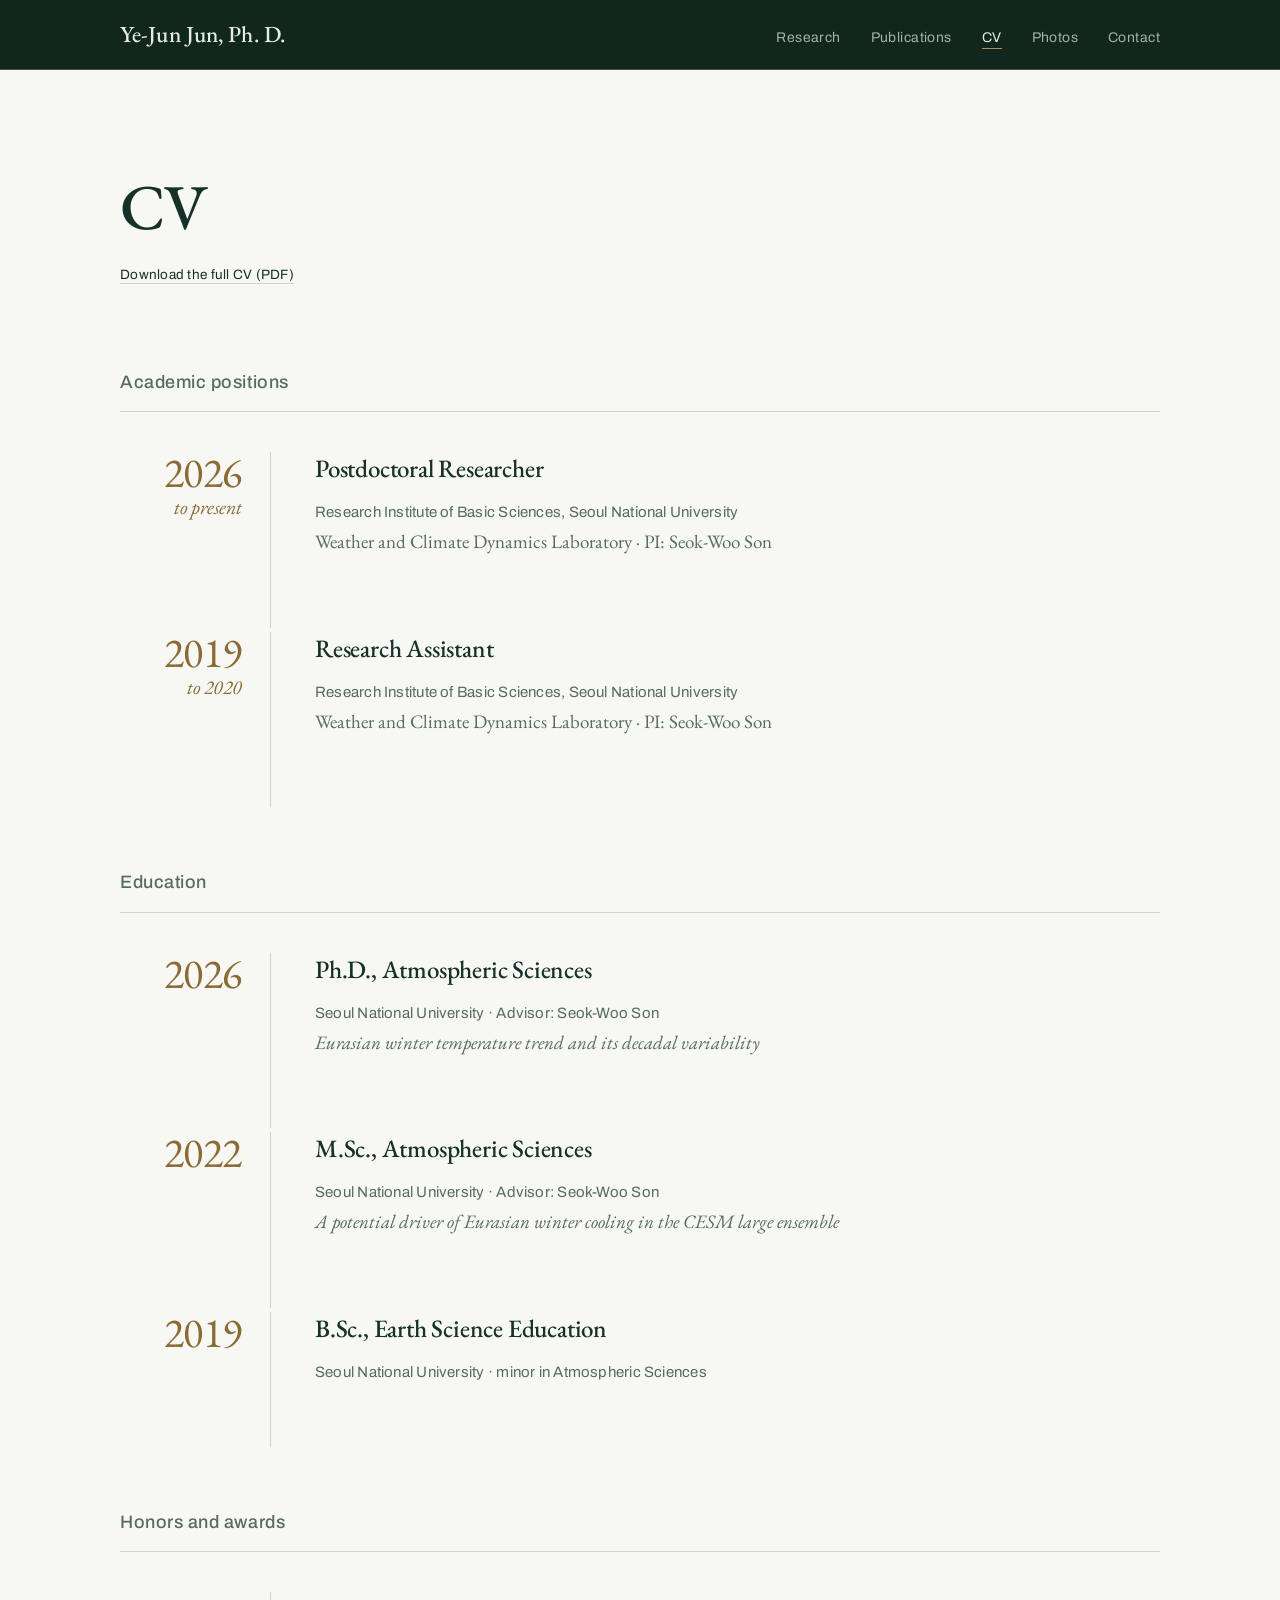
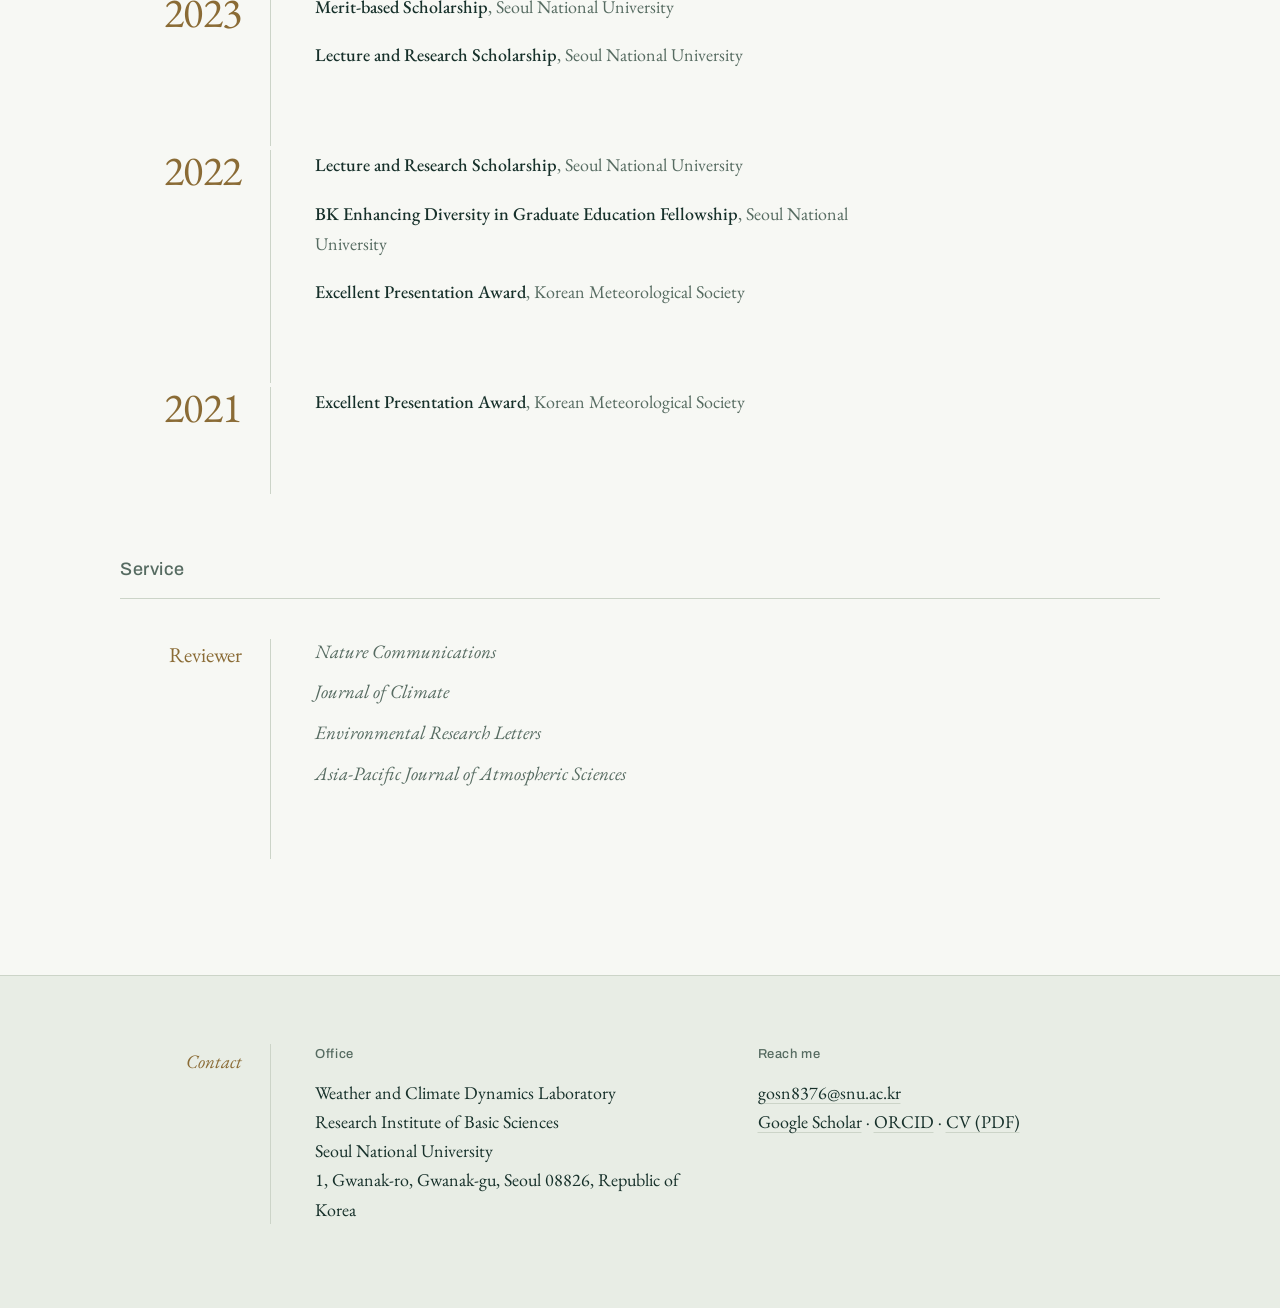
==== cv.html @ ee372e39 "Add files via upload" ====
<!DOCTYPE html>
<html lang="en">
<head>
<meta charset="utf-8">
<meta name="viewport" content="width=device-width, initial-scale=1">
<title>CV &middot; Ye-Jun Jun</title>
<meta name="description" content="Positions, education, awards and service of Ye-Jun Jun.">
<link rel="preconnect" href="https://fonts.googleapis.com">
<link rel="preconnect" href="https://fonts.gstatic.com" crossorigin>
<link href="https://fonts.googleapis.com/css2?family=Archivo:wght@400;500&family=EB+Garamond:ital,wght@0,400;0,500;0,600;1,400;1,500&display=swap" rel="stylesheet">
<link rel="stylesheet" href="style.css">
</head>
<body>

<a class="skip" href="#main">Skip to content</a>

<!-- ===== Top bar — identical on all five pages ===== -->
<header class="topbar">
  <div class="wrap">
    <a class="wordmark" href="index.html">Ye-Jun Jun, Ph. D.</a>
    <nav class="topnav" aria-label="Main">
      <ul>
        <li><a href="research.html">Research</a></li>
        <li><a href="publications.html">Publications</a></li>
        <li><a href="cv.html" aria-current="page">CV</a></li>
        <li><a href="photos.html">Photos</a></li>
        <li><a href="#contact">Contact</a></li>
      </ul>
    </nav>
  </div>
</header>

<header class="masthead">
  <div class="wrap">
    <h1 class="page-title">CV</h1>
    <p class="page-note">
      <a href="cv.pdf">Download the full CV (PDF)</a>
    </p>
  </div>
</header>

<main id="main">
<div class="wrap">

  <section class="band">
    <h2 class="band__head">Academic positions</h2>
    <div class="stack">
      <div class="stack__mark stack__mark--year">2026<em>to present</em></div>
      <div class="stack__items">
        <article class="entry">
          <h3 class="entry__title">Postdoctoral Researcher</h3>
          <p class="entry__people">Research Institute of Basic Sciences, Seoul National University</p>
          <p class="entry__venue">Weather and Climate Dynamics Laboratory &middot; PI: Seok-Woo Son</p>
        </article>
      </div>
    </div>
    <div class="stack">
      <div class="stack__mark stack__mark--year">2019<em>to 2020</em></div>
      <div class="stack__items">
        <article class="entry">
          <h3 class="entry__title">Research Assistant</h3>
          <p class="entry__people">Research Institute of Basic Sciences, Seoul National University</p>
          <p class="entry__venue">Weather and Climate Dynamics Laboratory &middot; PI: Seok-Woo Son</p>
        </article>
      </div>
    </div>
  </section>

  <section class="band">
    <h2 class="band__head">Education</h2>
    <div class="stack">
      <div class="stack__mark stack__mark--year">2026</div>
      <div class="stack__items">
        <article class="entry">
          <h3 class="entry__title">Ph.D., Atmospheric Sciences</h3>
          <p class="entry__people">Seoul National University &middot; Advisor: Seok-Woo Son</p>
          <p class="entry__venue entry__venue--italic">Eurasian winter temperature trend and its decadal variability</p>
        </article>
      </div>
    </div>
    <div class="stack">
      <div class="stack__mark stack__mark--year">2022</div>
      <div class="stack__items">
        <article class="entry">
          <h3 class="entry__title">M.Sc., Atmospheric Sciences</h3>
          <p class="entry__people">Seoul National University &middot; Advisor: Seok-Woo Son</p>
          <p class="entry__venue entry__venue--italic">A potential driver of Eurasian winter cooling in the CESM large ensemble</p>
        </article>
      </div>
    </div>
    <div class="stack">
      <div class="stack__mark stack__mark--year">2019</div>
      <div class="stack__items">
        <article class="entry">
          <h3 class="entry__title">B.Sc., Earth Science Education</h3>
          <p class="entry__people">Seoul National University &middot; minor in Atmospheric Sciences</p>
        </article>
      </div>
    </div>
  </section>

  <section class="band">
    <h2 class="band__head">Honors and awards</h2>
    <div class="stack">
      <div class="stack__mark stack__mark--year">2023</div>
      <div class="stack__items">
        <article class="entry">
          <p class="entry__note"><strong>Merit-based Scholarship</strong>, Seoul National University</p>
        </article>
        <article class="entry">
          <p class="entry__note"><strong>Lecture and Research Scholarship</strong>, Seoul National University</p>
        </article>
      </div>
    </div>

    <div class="stack">
      <div class="stack__mark stack__mark--year">2022</div>
      <div class="stack__items">
        <article class="entry">
          <p class="entry__note"><strong>Lecture and Research Scholarship</strong>, Seoul National University</p>
        </article>
        <article class="entry">
          <p class="entry__note"><strong>BK Enhancing Diversity in Graduate Education Fellowship</strong>, Seoul National University</p>
        </article>
        <article class="entry">
          <p class="entry__note"><strong>Excellent Presentation Award</strong>, Korean Meteorological Society</p>
        </article>
      </div>
    </div>

    <div class="stack">
      <div class="stack__mark stack__mark--year">2021</div>
      <div class="stack__items">
        <article class="entry">
          <p class="entry__note"><strong>Excellent Presentation Award</strong>, Korean Meteorological Society</p>
        </article>
      </div>
    </div>
  </section>

  <section class="band">
    <h2 class="band__head">Service</h2>
    <div class="stack">
      <div class="stack__mark stack__mark--label">Reviewer</div>
      <div class="stack__items">
        <article class="entry">
          <p class="entry__venue entry__venue--italic">Nature Communications</p>
          <p class="entry__venue entry__venue--italic">Journal of Climate</p>
          <p class="entry__venue entry__venue--italic">Environmental Research Letters</p>
          <p class="entry__venue entry__venue--italic">Asia-Pacific Journal of Atmospheric Sciences</p>
        </article>
      </div>
    </div>
  </section>

  <!--
    TEACHING: your CV still has two placeholder lines here. Once you fill them
    in, copy this block back in, fill the courses and delete the comment marks.

  <section class="band">
    <h2 class="band__head">Teaching</h2>
    <div class="stack">
      <div class="stack__mark stack__mark--label">Year<b>semester</b></div>
      <div class="stack__items">
        <article class="entry">
          <h3 class="entry__title">Course name</h3>
          <p class="entry__people">Teaching assistant &middot; Seoul National University</p>
        </article>
      </div>
    </div>
  </section>
  -->

</div>
</main>

<!-- ===== Footer — the "Contact" menu item points here ===== -->
<footer class="footer" id="contact">
  <div class="wrap">
    <p class="footer__label">Contact</p>
    <div class="footer__inner">
      <div class="footer__grid">
        <div>
          <h2>Office</h2>
          <address>
            Weather and Climate Dynamics Laboratory<br>
            Research Institute of Basic Sciences<br>
            Seoul National University<br>
            1, Gwanak-ro, Gwanak-gu, Seoul 08826, Republic of Korea
          </address>
        </div>
        <div>
          <h2>Reach me</h2>
          <address>
            <a href="mailto:gosn8376@snu.ac.kr">gosn8376@snu.ac.kr</a><br>
            <a href="https://scholar.google.com/citations?user=_xLb5V4AAAAJ&amp;hl=en">Google Scholar</a> &middot;
            <a href="https://orcid.org/0000-0001-9586-0190">ORCID</a> &middot;
            <a href="cv.pdf">CV (PDF)</a>
          </address>
        </div>
      </div>
    </div>
  </div>
</footer>

</body>
</html>
---- style.css ----
/* ============================================================
   Personal academic site — shared stylesheet
   Change the :root values below to restyle the whole site.
   ============================================================ */

:root {
  --ink:      #16302a;  /* deep green-black — body text */
  --ink-soft: #566b61;  /* muted green-grey — secondary text */
  --forest:   #11271e;  /* darkest green — top bar */
  --paper:    #f7f8f4;  /* page background */
  --panel:    #e8ede5;  /* footer and panel fills */
  --rule:     #ccd4c8;  /* hairlines */
  --brass:    #8a6b35;  /* antique brass — years, marks, small links */
  --brass-dim:#a8935f;  /* brass on dark */
  --on-dark:  #e6eae0;  /* text on the forest bar */

  --serif: "EB Garamond", Garamond, Georgia, "Times New Roman", serif;
  --sans:  "Archivo", -apple-system, "Helvetica Neue", Arial, sans-serif;

  --pad: 40px;          /* page gutter */
  --mark: 150px;        /* left column holding years and labels */
  --mark-gap: 44px;     /* space between the hairline and the content */
}

*, *::before, *::after { box-sizing: border-box; }
html { -webkit-text-size-adjust: 100%; scroll-behavior: smooth; }

body {
  margin: 0;
  background: var(--paper);
  color: var(--ink);
  font-family: var(--serif);
  font-size: 19px;
  line-height: 1.68;
  -webkit-font-smoothing: antialiased;
}

a { color: var(--ink); text-underline-offset: 4px; text-decoration-thickness: 1px;
    text-decoration-color: var(--rule); }
a:hover { text-decoration-color: var(--brass); }

:focus-visible { outline: 2px solid var(--brass); outline-offset: 4px; }

img { max-width: 100%; display: block; }

.wrap { max-width: 1120px; margin: 0 auto; padding: 0 var(--pad); }

.skip { position: absolute; left: -9999px; background: var(--paper);
        color: var(--ink); padding: 10px 16px; z-index: 99; }
.skip:focus { left: 12px; top: 12px; }

/* ---------- top bar ---------- */

.topbar {
  background: var(--forest);
  border-bottom: 1px solid rgba(168, 147, 95, .38);  /* the brass hairline */
  position: sticky; top: 0; z-index: 20;
}

.topbar .wrap {
  display: flex; align-items: baseline; justify-content: space-between;
  gap: 28px; min-height: 66px; padding-top: 15px; padding-bottom: 15px;
}

.wordmark {
  font-family: var(--serif);
  font-size: 23px; font-weight: 500; letter-spacing: .005em;
  color: var(--on-dark); text-decoration: none; white-space: nowrap;
}

.topnav ul { list-style: none; margin: 0; padding: 0;
             display: flex; gap: 30px; flex-wrap: wrap; }
.topnav a {
  font-family: var(--sans); font-size: 14px; letter-spacing: .03em;
  color: var(--on-dark); opacity: .7; text-decoration: none;
  padding-bottom: 3px; border-bottom: 1px solid transparent;
}
.topnav a:hover { opacity: 1; border-bottom-color: rgba(168,147,95,.6); }
.topnav a[aria-current="page"] { opacity: 1; border-bottom-color: var(--brass-dim); }

/* ---------- home hero ---------- */

.hero { padding: 116px 0 96px; }

.hero .wrap {
  display: grid; grid-template-columns: minmax(0, 1fr) 300px;
  gap: 64px; align-items: start;
}

.eyebrow {
  font-family: var(--sans);
  font-size: 13.5px; letter-spacing: .06em;
  color: var(--brass);
  margin: 0 0 30px;
}

.hero__name {
  font-size: clamp(50px, 8.4vw, 88px);
  font-weight: 500; line-height: 1.02; letter-spacing: -0.014em;
  margin: 0 0 30px;
}
.hero__name small {
  display: block;
  font-family: var(--sans);
  font-size: clamp(14px, 1.7vw, 16px);
  font-weight: 400; letter-spacing: .025em; line-height: 1.5;
  color: var(--ink-soft);
  margin-top: 22px; padding-top: 22px;
  border-top: 1px solid var(--rule);
  max-width: 26em;
}

.hero__statement { font-size: 23px; line-height: 1.58; max-width: 26em; margin: 0 0 34px; }

.hero__portrait { background: var(--panel); width: 100%; }

.inline-links {
  display: flex; flex-wrap: wrap; gap: 10px 26px;
  font-family: var(--sans); font-size: 14px; letter-spacing: .02em;
  margin: 0;
}
.inline-links a { color: var(--brass); text-decoration-color: rgba(138,107,53,.35); }
.inline-links a:hover { text-decoration-color: var(--brass); }

/* ---------- page masthead ---------- */

.masthead { padding: 104px 0 20px; }

.page-title {
  font-size: clamp(40px, 6.4vw, 64px);
  font-weight: 500; line-height: 1.04; letter-spacing: -0.014em;
  margin: 0;
}

.page-lede { font-size: 22px; line-height: 1.55; color: var(--ink-soft);
             max-width: 27em; margin: 22px 0 0; }

.page-note { font-family: var(--sans); font-size: 13.5px; letter-spacing: .02em;
             color: var(--ink-soft); margin: 24px 0 0; }
.page-note .mark { color: var(--brass); }

/* ---------- the stack: a marked left column against a hairline ---------- */

.band { padding: 60px 0 0; }
.band:last-of-type { padding-bottom: 20px; }

.band__head {
  font-family: var(--sans);
  font-size: 18px; font-weight: 500; letter-spacing: .03em;
  color: var(--ink-soft);
  margin: 0 0 40px; padding-bottom: 14px;
  border-bottom: 1px solid var(--rule);
}

.stack { display: grid; grid-template-columns: var(--mark) minmax(0, 1fr); }
.stack + .stack { margin-top: 4px; }

.stack__mark {
  align-self: start;
  position: sticky; top: 96px;
  text-align: right; padding-right: 28px;
  color: var(--brass);
}

/* big year numerals for publication groups */
.stack__mark--year {
  font-size: clamp(30px, 3.6vw, 42px);
  line-height: 1; letter-spacing: -0.01em;
  padding-top: 0px;
  font-variant-numeric: tabular-nums;
}
.stack__mark--year em { display: block; font-size: 20px; font-style: italic; line-height: 1.3; }

/* words and date ranges */
.stack__mark--label { font-size: 21px; line-height: 1.35; padding-top: 2px;
                      font-variant-numeric: tabular-nums; }
.stack__mark--label b { display: block; font-weight: 400; font-style: italic;
                        font-size: 16px; color: var(--ink-soft); margin-top: 2px; }

.stack__items {
  border-left: 1px solid var(--rule);
  padding: 0 0 58px var(--mark-gap);
}

/* ---------- an entry inside a stack ---------- */

.entry { margin: 0 0 40px; }
.entry:last-child { margin-bottom: 0; }
.entry:has(> .entry__note:only-child) { margin-bottom: 18px; }

.entry__title {
  font-size: 25px; font-weight: 500; line-height: 1.28; letter-spacing: -0.008em;
  margin: 0 0 18px; max-width: 26em;
}

.entry__people {
  font-family: var(--sans); font-size: 15px; letter-spacing: .015em; line-height: 1.4;
  color: var(--ink-soft); margin: 0 0 6px; max-width: 40em;
}
.entry__people .me { color: var(--forest); font-weight: 600; }
.entry__people .mark { color: var(--brass); }

.entry__venue { font-style: normal; font-size: 19px; color: var(--ink-soft); line-height: 1.4;
                margin: 0 0 14px; max-width: 34em; }
.entry__venue b { font-weight: 400; font-style: normal; }

/* italic journal and thesis titles — must come after .entry__venue */
.entry__venue.entry__venue--italic { font-style: italic; }

.entry__note { font-size: 18px; color: var(--ink-soft); margin: 0 0 10px; max-width: 32em; }
.entry__note strong { color: var(--ink); font-weight: 500; }
.entry__note + .entry__note { margin-top: -4px; }

.entry__tags { margin-top: 12px; }
.status { font-style: italic; color: var(--brass); font-size: 19px; }

.links { display: flex; flex-wrap: wrap; gap: 8px 22px; margin: 0;
         font-family: var(--sans); font-size: 13px; letter-spacing: .04em; }
.links a { color: var(--brass); text-decoration-color: rgba(138,107,53,.3); }
.links a:hover { text-decoration-color: var(--brass); }

/* long-form prose on the research page */
.prose { font-size: 19px; max-width: 40em; margin: 0; }
.prose p { margin: 0 0 18px; }
.prose p:last-child { margin-bottom: 0; }

/* affiliation block on the home page */
.factsheet { font-family: var(--sans); font-size: 13.5px; line-height: 1.6;
             color: var(--ink-soft); margin: 0; text-align: right; }
.factsheet dt { color: var(--brass); letter-spacing: .04em; margin-top: 18px; }
.factsheet dt:first-child { margin-top: 0; }
.factsheet dd { margin: 3px 0 0; }

/* ---------- images ---------- */

.figure { margin: 0 0 34px; }
.figure img { width: 100%; background: var(--panel); }
.figure figcaption { font-style: italic; font-size: 17px; color: var(--ink-soft); margin-top: 12px; }

.gallery {
  display: grid;
  grid-template-columns: repeat(2, 1fr);
  gap: 20px;
  align-items: start;
  margin: 0;
}
.gallery figure { margin: 0; }

.lightbox {
  position: fixed; inset: 0; background: rgba(17, 39, 30, .96);
  display: none; align-items: center; justify-content: center;
  padding: 40px; z-index: 60; cursor: zoom-out;
}
.lightbox[open] { display: flex; }
.lightbox img { max-width: 100%; max-height: 84vh; object-fit: contain; }
.lightbox__caption { position: absolute; bottom: 26px; left: 0; right: 0;
                     text-align: center; color: var(--on-dark);
                     font-style: italic; font-size: 17px; }

/* ---------- footer (the #contact target on every page) ---------- */

.footer {
  background: var(--panel);
  border-top: 1px solid var(--rule);
  margin-top: 96px; padding: 68px 0 84px;
}

.footer .wrap { display: grid; grid-template-columns: var(--mark) minmax(0, 1fr); }

.footer__label { font-size: 19px; font-style: italic; color: var(--brass);
                 text-align: right; padding: 2px 28px 0 0; margin: 0; }

.footer__inner { border-left: 1px solid var(--rule); padding-left: var(--mark-gap); }

.footer__grid { display: grid; grid-template-columns: repeat(auto-fit, minmax(250px, 1fr)); gap: 40px; }

.footer h2 { font-family: var(--sans); font-size: 13px; font-weight: 500;
             letter-spacing: .05em; color: var(--ink-soft); margin: 0 0 12px; }

.footer address { font-style: normal; font-size: 18px; line-height: 1.62; color: var(--ink); }
.footer address a { color: var(--ink); }

/* ---------- responsive ---------- */

@media (max-width: 900px) {
  :root { --pad: 22px; --mark: 100px; --mark-gap: 24px; }

  body { font-size: 18px; }

  .topbar .wrap { flex-direction: column; align-items: flex-start; gap: 12px; min-height: 0; }
  .topnav ul { gap: 20px; }

  .hero { padding: 56px 0 48px; }
  .hero .wrap { grid-template-columns: minmax(0, 1fr); gap: 38px; }
  .hero__portrait { width: 152px; }
  .hero__statement { font-size: 21px; }

  .masthead { padding: 50px 0 12px; }
  .band { padding-top: 44px; }
  .band__head { margin-bottom: 26px; }

  .stack { grid-template-columns: minmax(0, 1fr); }
  .stack__mark { position: static; text-align: left; padding: 0 0 12px;
                 border-bottom: 1px solid var(--rule); margin-bottom: 26px; }
  .stack__mark--year { font-size: 30px; }
  .stack__mark--year em { display: inline; font-size: 17px; margin-left: 10px; }
  .stack__mark--label b { display: inline; margin-left: 10px; }
  .stack__items { border-left: 0; padding: 0 0 42px; }

  .entry__title { font-size: 22px; }

  .gallery { columns: 1; }

  .footer { margin-top: 60px; padding: 44px 0 56px; }
  .footer .wrap { grid-template-columns: minmax(0, 1fr); }
  .footer__label { text-align: left; padding: 0 0 12px; border-bottom: 1px solid var(--rule);
                   margin-bottom: 26px; }
  .footer__inner { border-left: 0; padding-left: 0; }
}

@media (prefers-reduced-motion: reduce) {
  html { scroll-behavior: auto; }
  * { transition: none !important; animation: none !important; }
}

@media print {
  .topbar, .lightbox, .hero__portrait { display: none; }
  .footer { background: none; }
  body { font-size: 10.5pt; background: #fff; }
  a { color: var(--ink); text-decoration: none; }
  .stack__mark { position: static; }
  .entry { break-inside: avoid; }
}
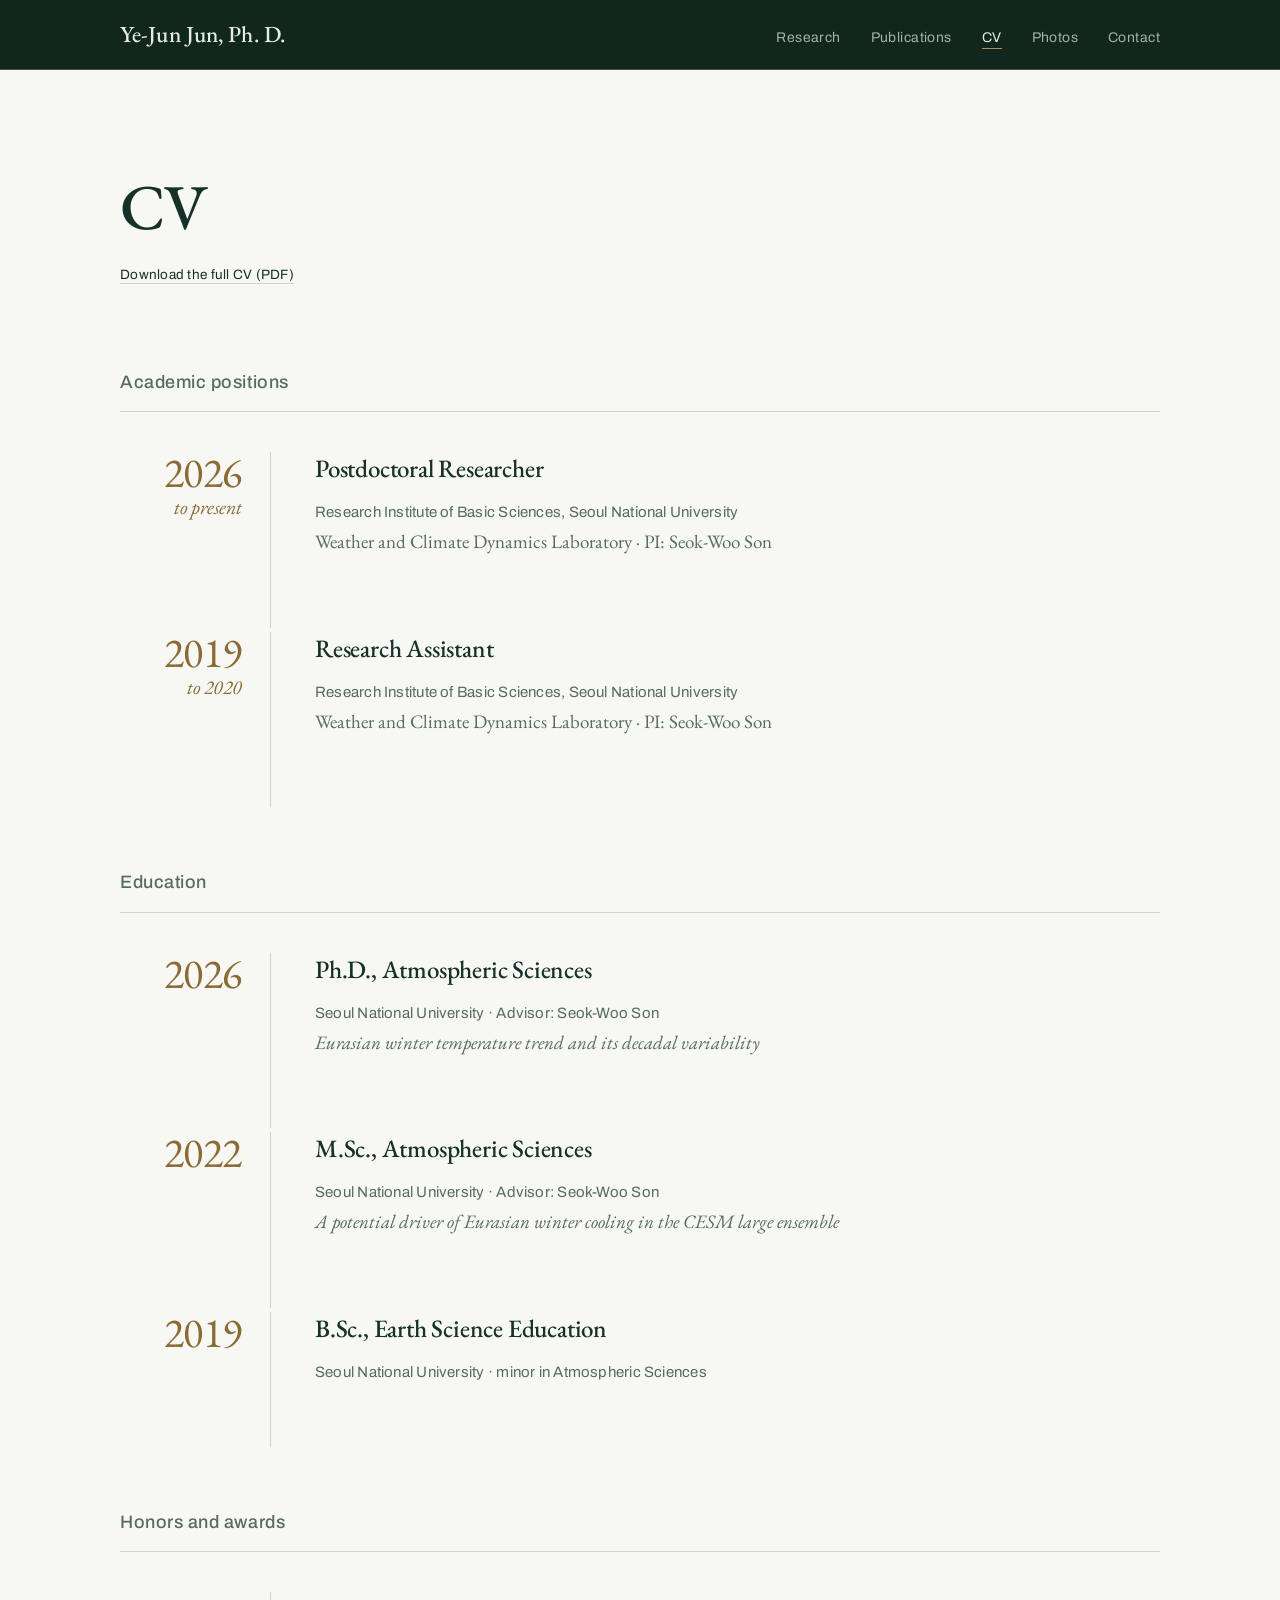
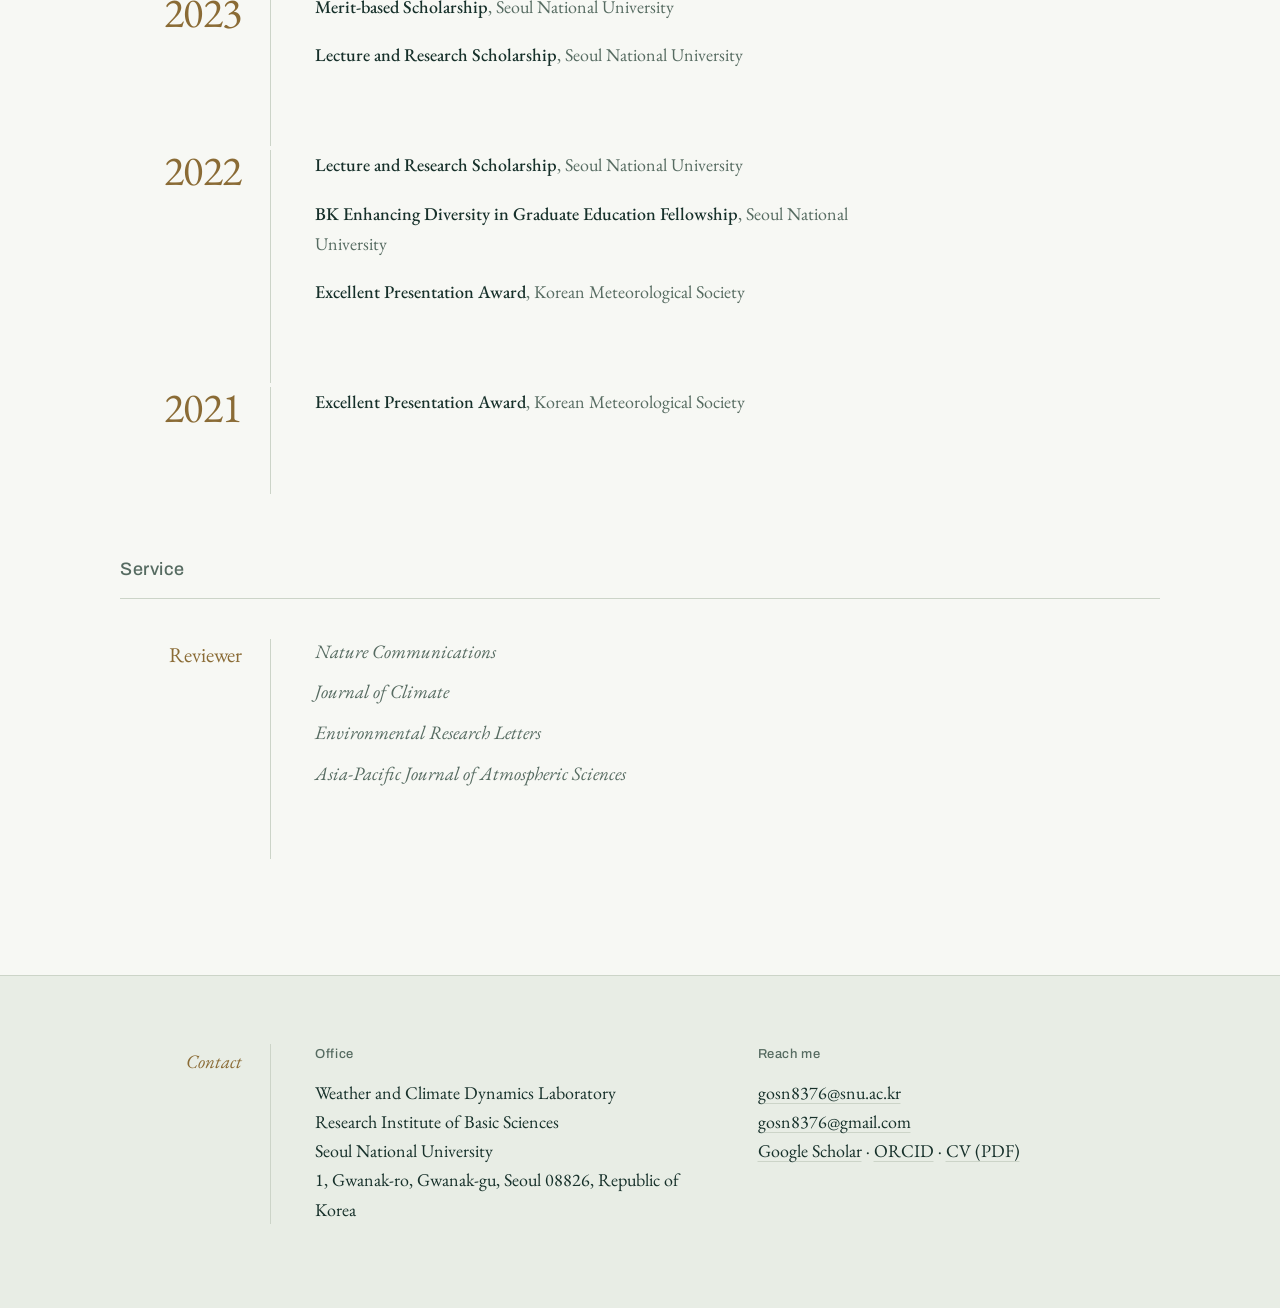
==== commit 561afec3: "Update cv.html" ====
--- a/cv.html
+++ b/cv.html
@@ -193,6 +193,7 @@
           <h2>Reach me</h2>
           <address>
             <a href="mailto:gosn8376@snu.ac.kr">gosn8376@snu.ac.kr</a><br>
+            <a href="mailto:gosn8376@gmail.com">gosn8376@gmail.com</a><br>
             <a href="https://scholar.google.com/citations?user=_xLb5V4AAAAJ&amp;hl=en">Google Scholar</a> &middot;
             <a href="https://orcid.org/0000-0001-9586-0190">ORCID</a> &middot;
             <a href="cv.pdf">CV (PDF)</a>
@@ -204,4 +205,4 @@
 </footer>
 
 </body>
-</html>+</html>
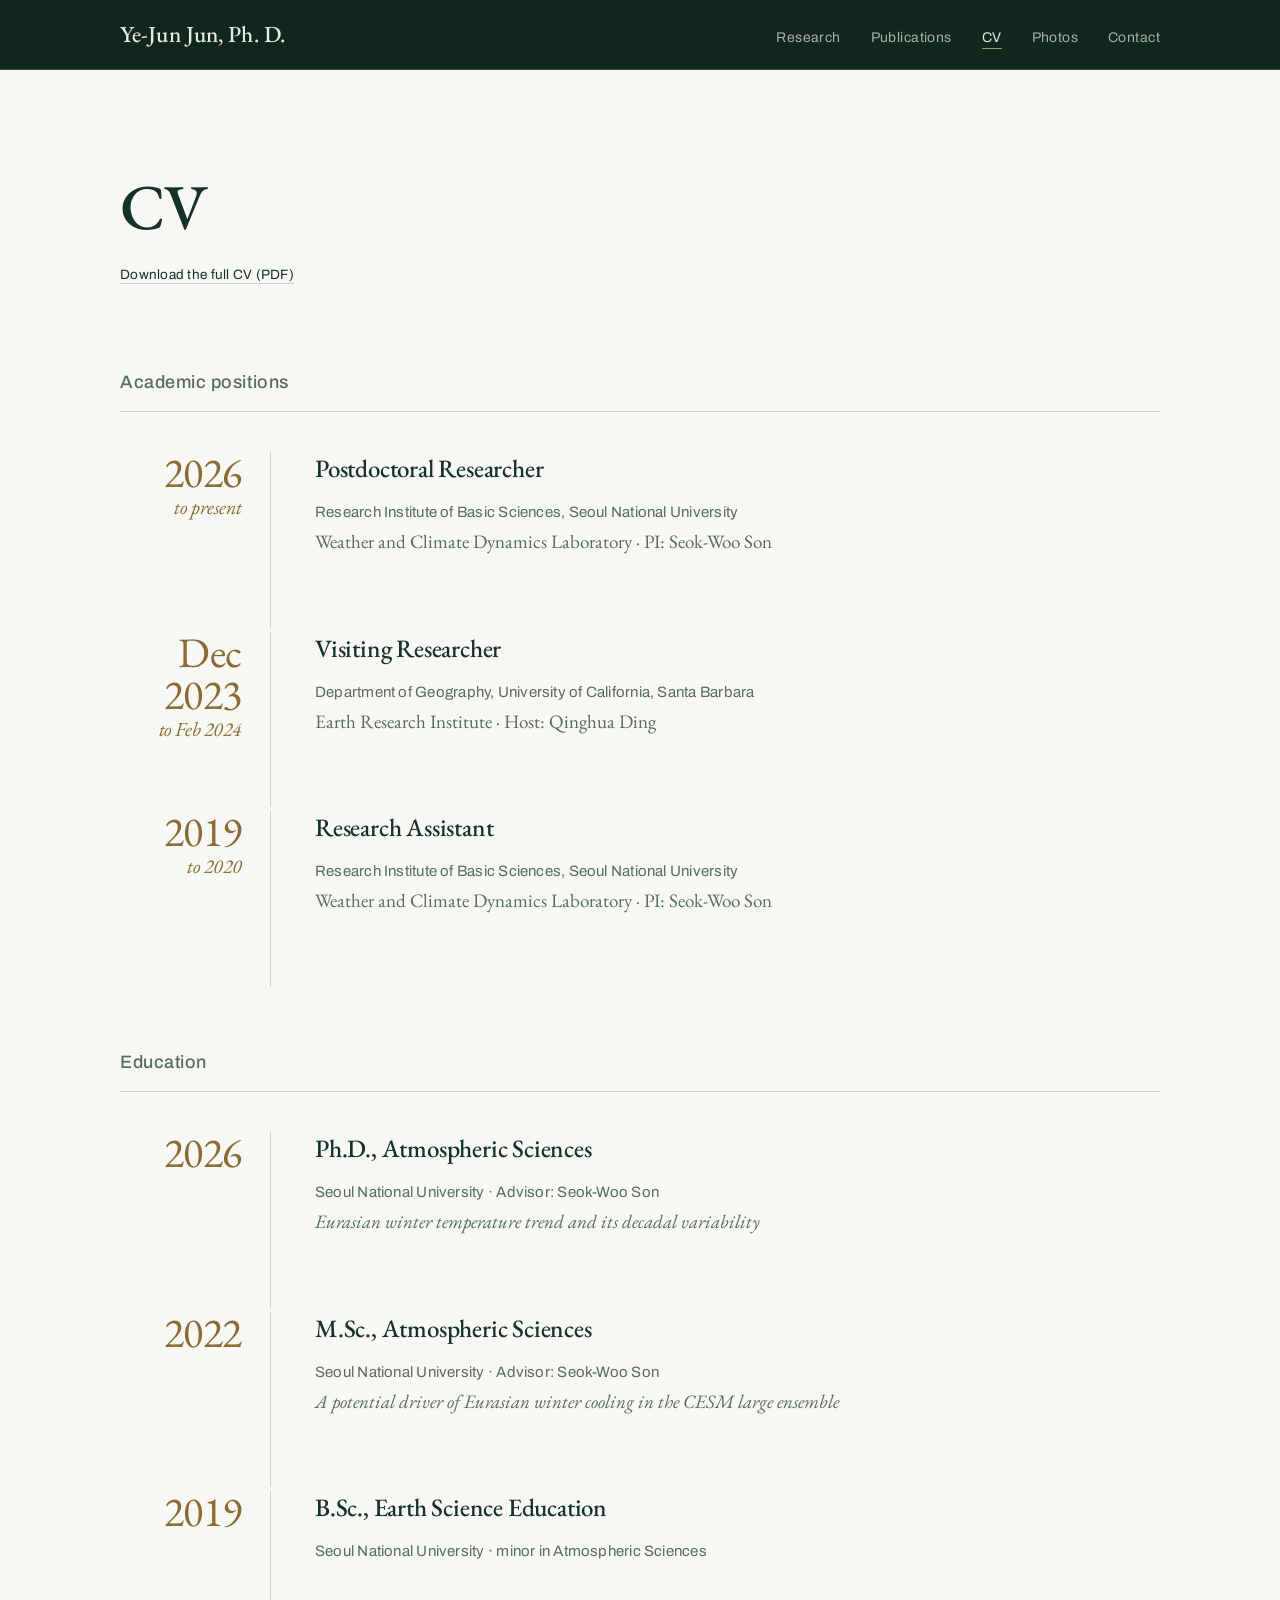
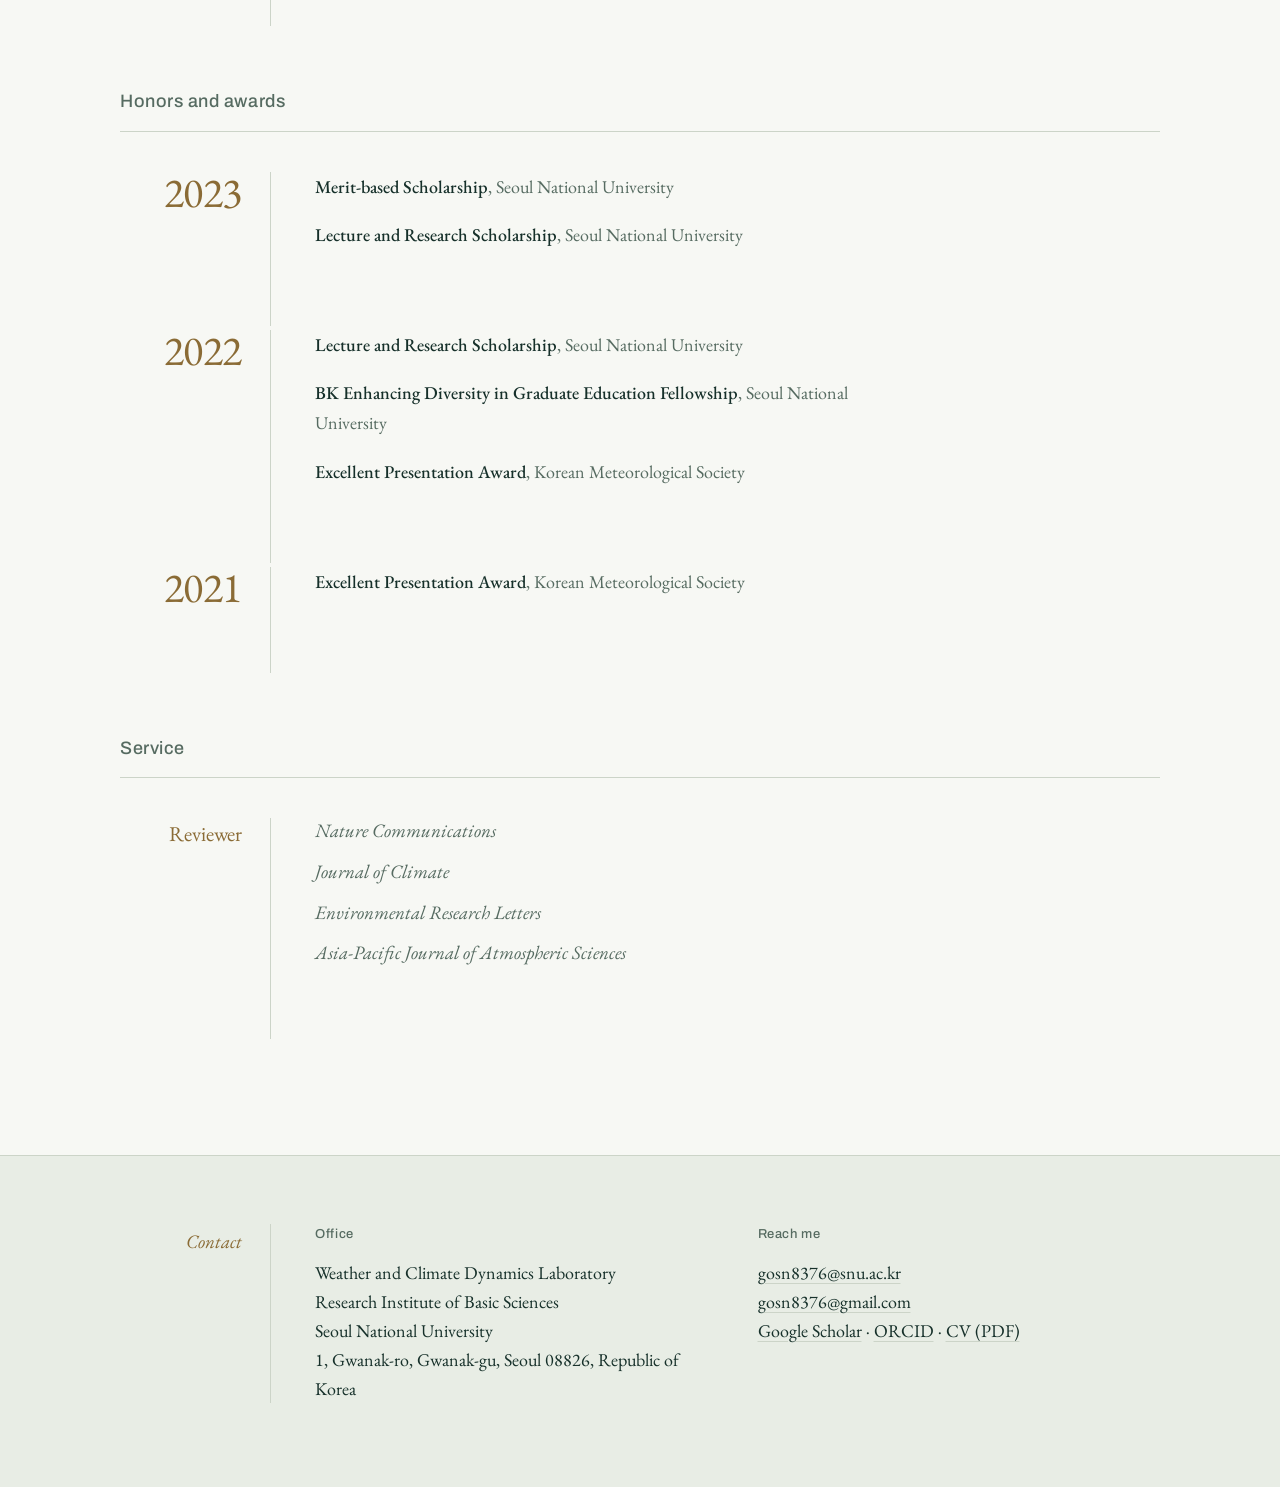
==== commit f4f9b6d2: "Update cv.html" ====
--- a/cv.html
+++ b/cv.html
@@ -51,6 +51,16 @@
           <h3 class="entry__title">Postdoctoral Researcher</h3>
           <p class="entry__people">Research Institute of Basic Sciences, Seoul National University</p>
           <p class="entry__venue">Weather and Climate Dynamics Laboratory &middot; PI: Seok-Woo Son</p>
+        </article>
+      </div>
+    </div>
+    <div class="stack">
+      <div class="stack__mark stack__mark--year">Dec 2023<em>to Feb 2024</em></div>
+      <div class="stack__items">
+        <article class="entry">
+          <h3 class="entry__title">Visiting Researcher</h3>
+          <p class="entry__people">Department of Geography, University of California, Santa Barbara</p>
+          <p class="entry__venue">Earth Research Institute &middot; Host: Qinghua Ding</p>
         </article>
       </div>
     </div>
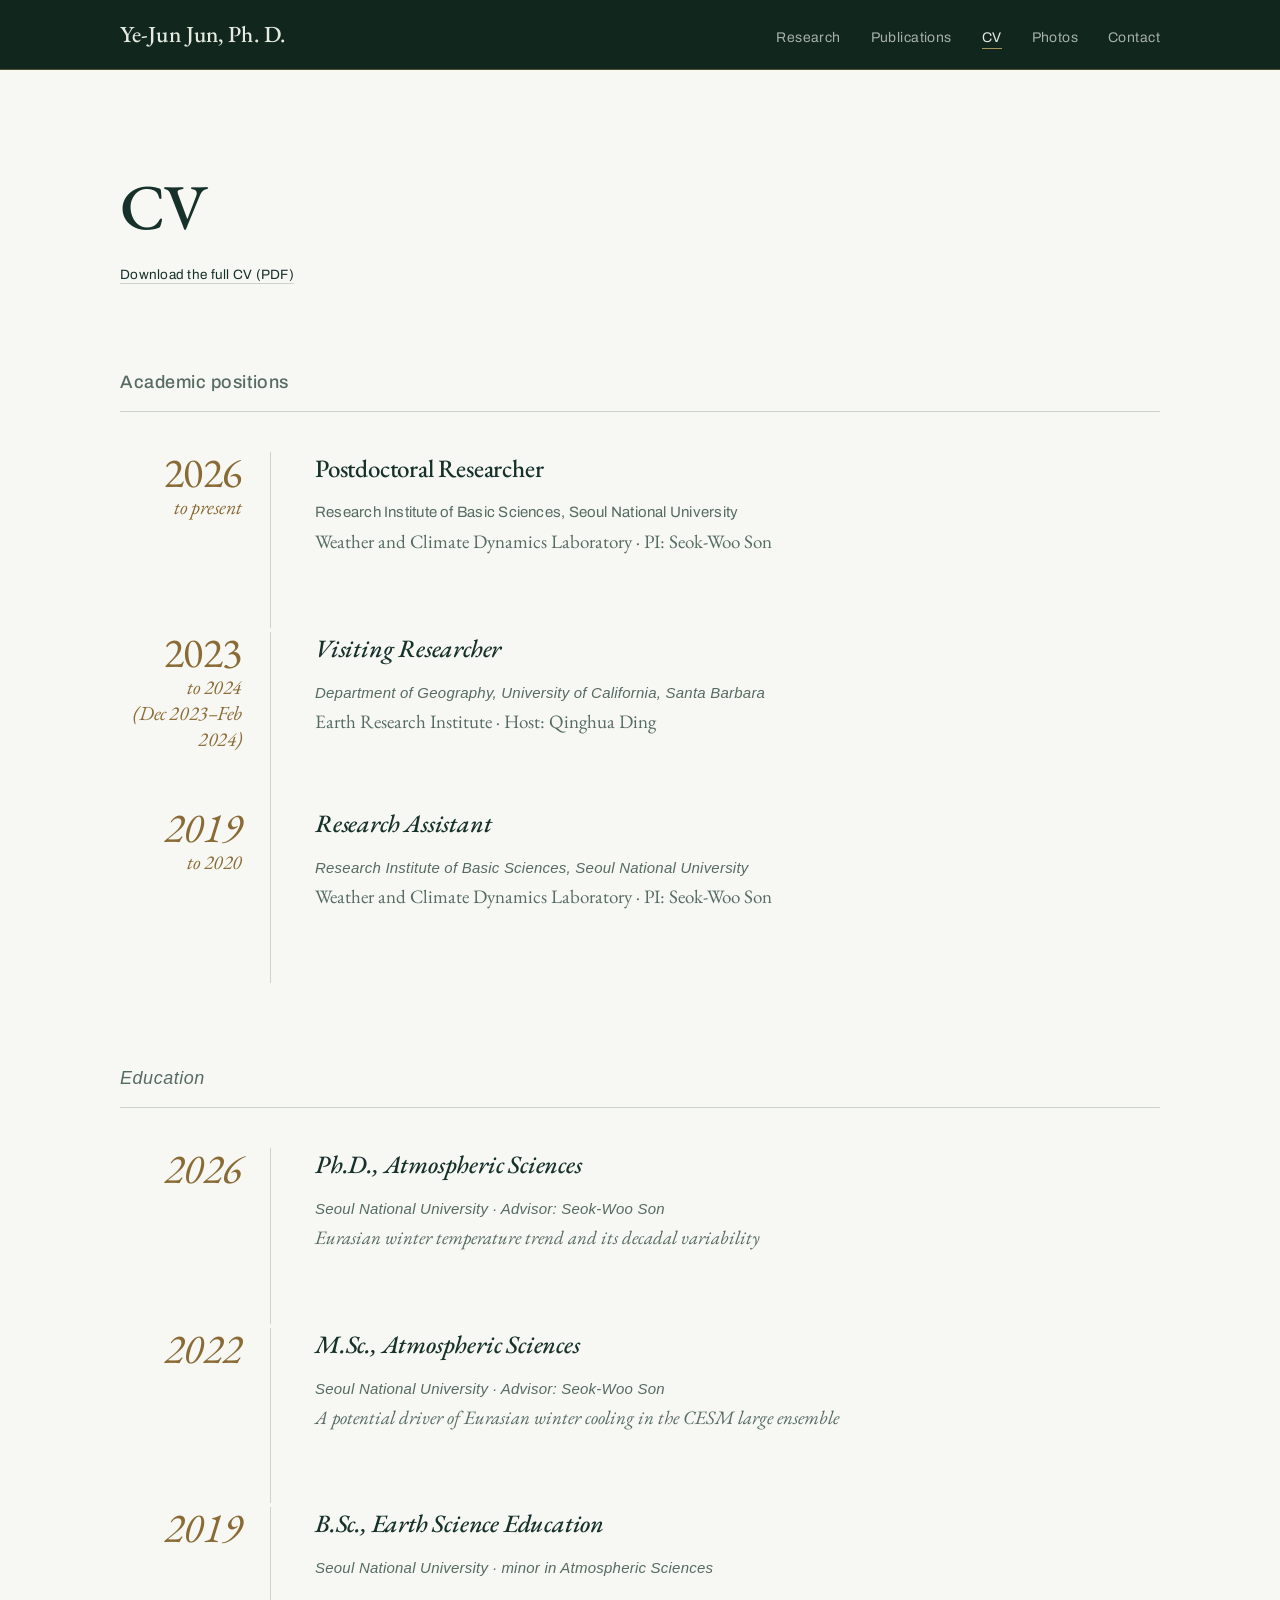
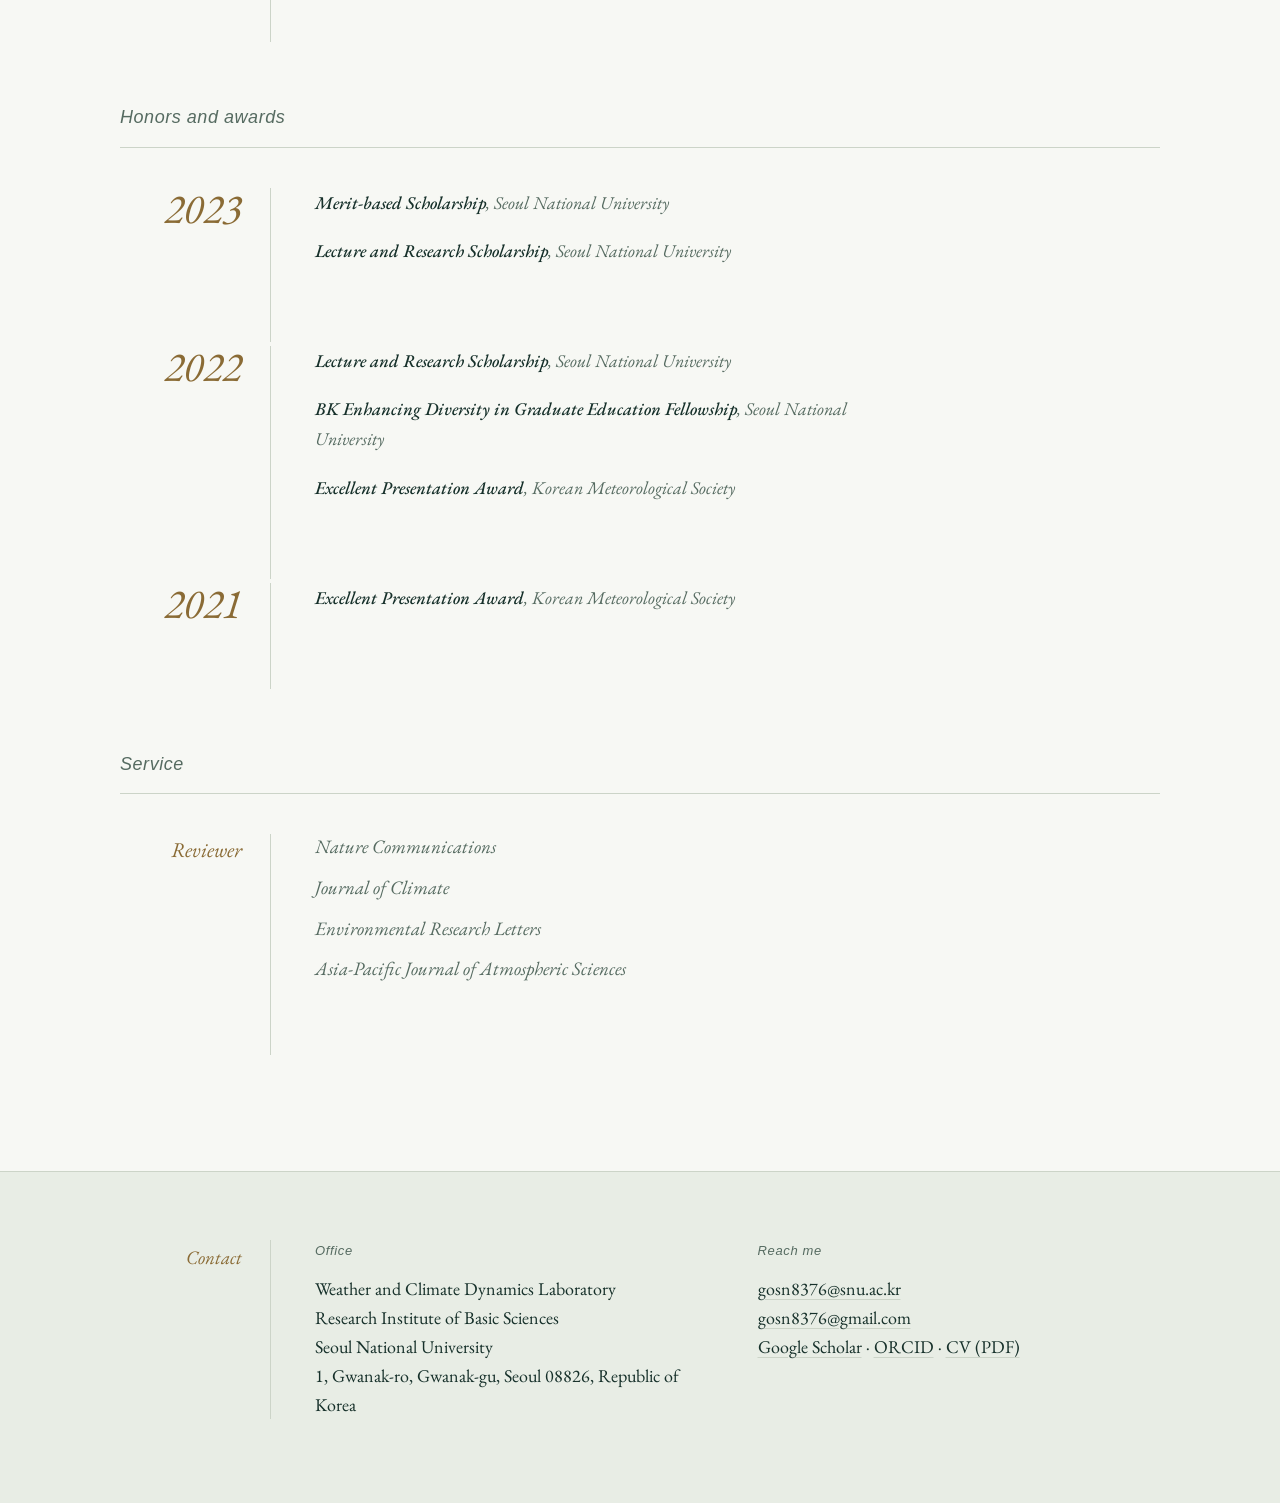
==== commit 09670057: "Update cv.html" ====
--- a/cv.html
+++ b/cv.html
@@ -55,7 +55,7 @@
       </div>
     </div>
     <div class="stack">
-      <div class="stack__mark stack__mark--year">Dec 2023<em>to Feb 2024</em></div>
+      <div class="stack__mark stack__mark--year">2023<em>to 2024<em>(Dec 2023–Feb 2024)</em></div>
       <div class="stack__items">
         <article class="entry">
           <h3 class="entry__title">Visiting Researcher</h3>
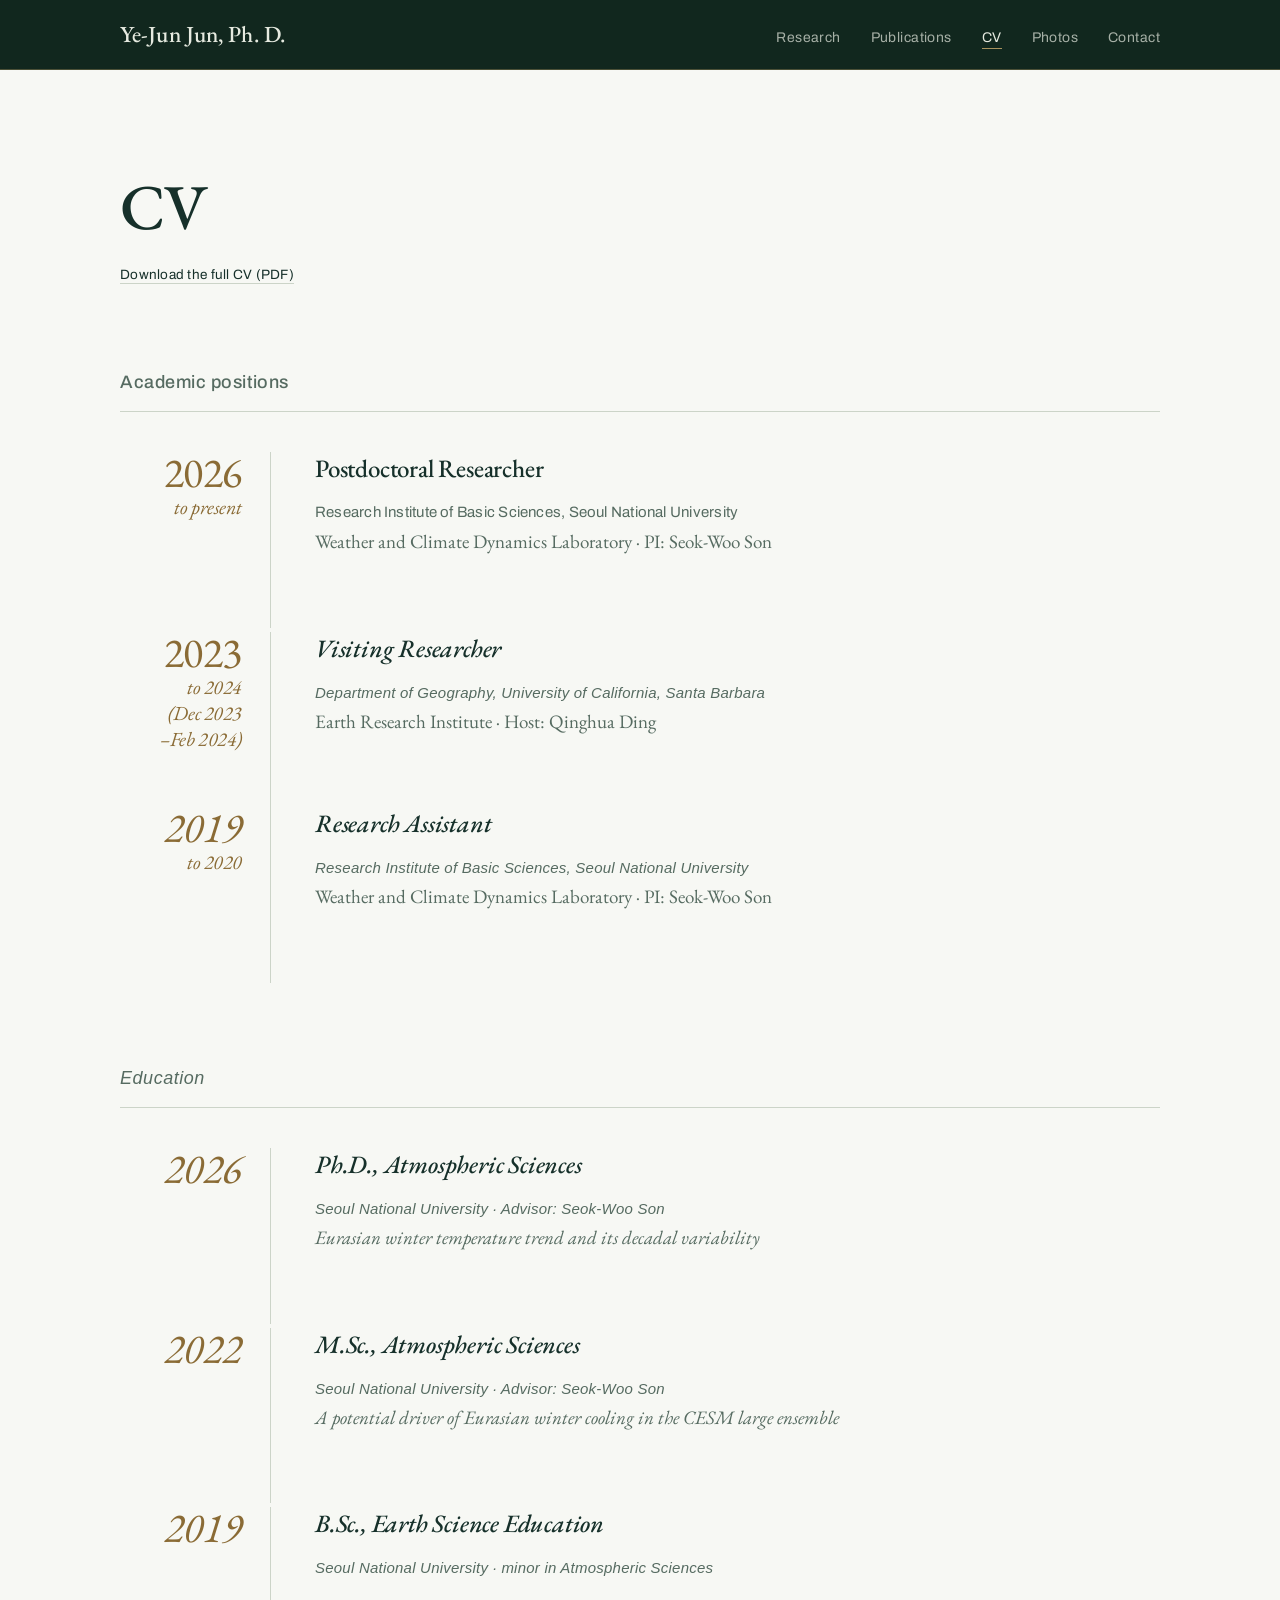
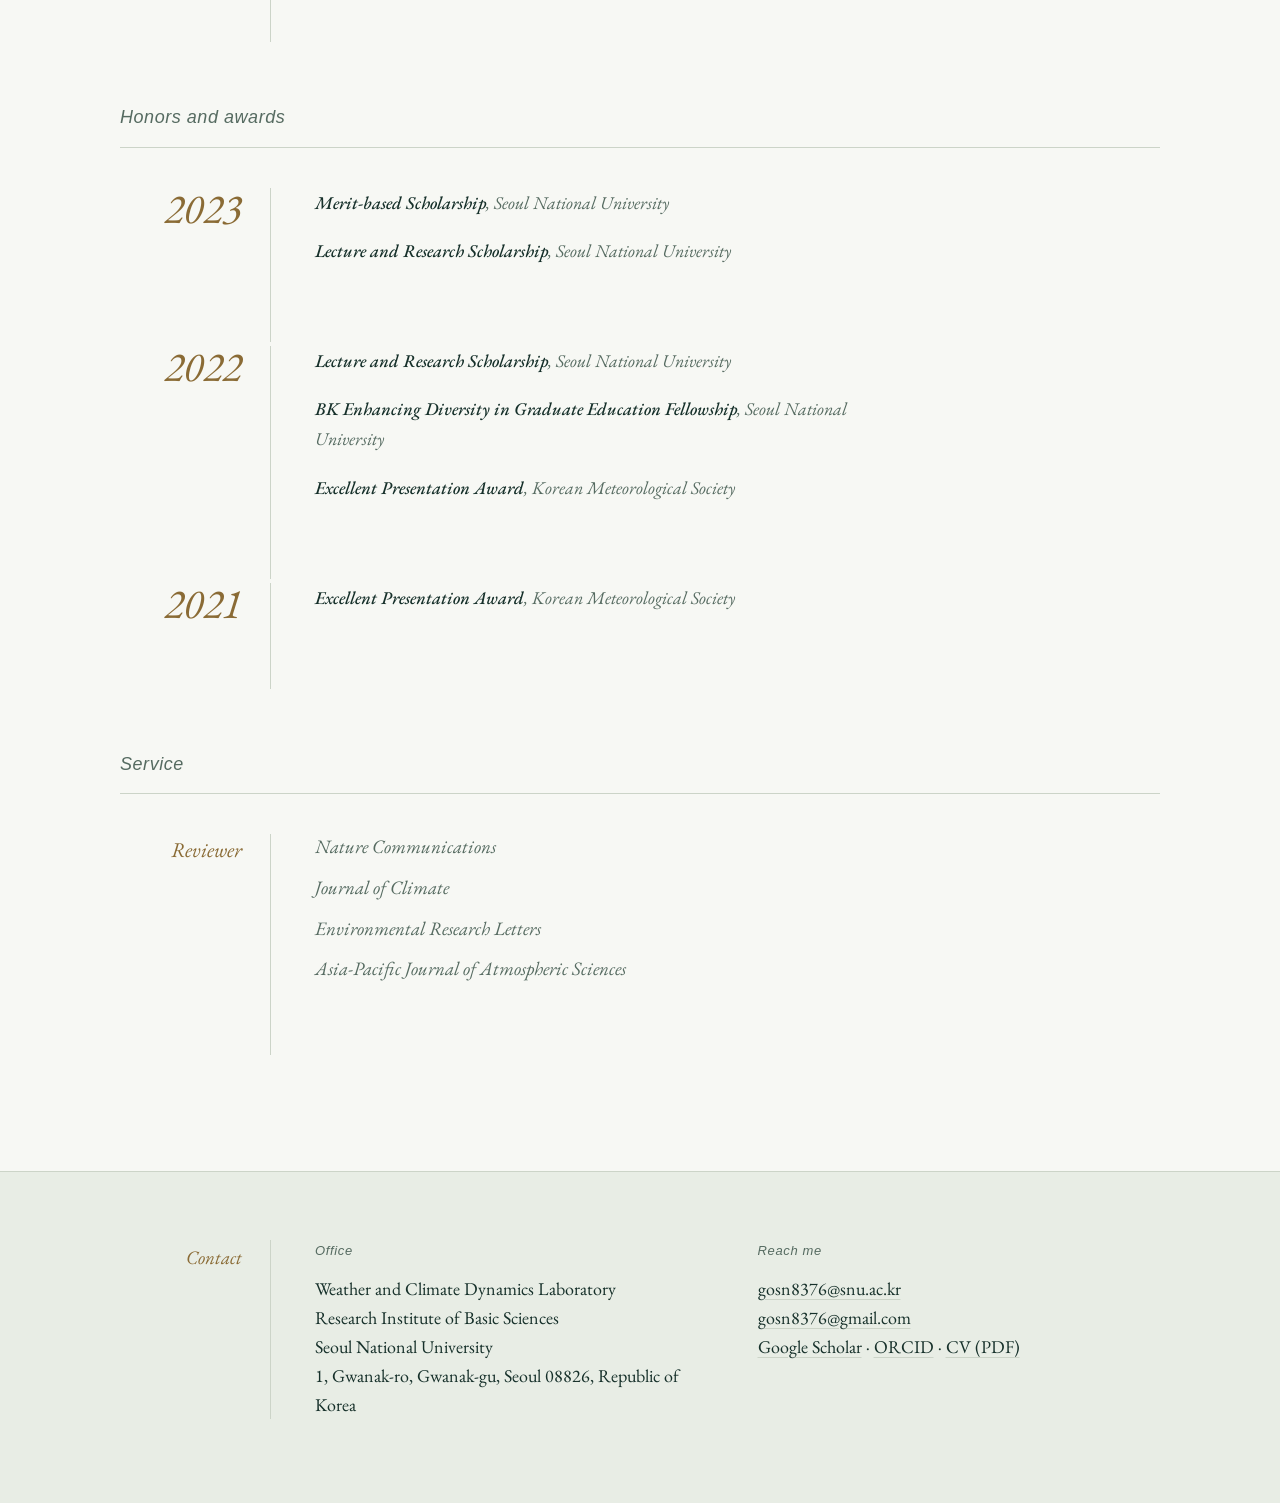
==== commit 5b5ad65b: "Update cv.html" ====
--- a/cv.html
+++ b/cv.html
@@ -55,7 +55,7 @@
       </div>
     </div>
     <div class="stack">
-      <div class="stack__mark stack__mark--year">2023<em>to 2024<em>(Dec 2023–Feb 2024)</em></div>
+      <div class="stack__mark stack__mark--year">2023<em>to 2024<em>(Dec 2023<em>–Feb 2024)</em></div>
       <div class="stack__items">
         <article class="entry">
           <h3 class="entry__title">Visiting Researcher</h3>
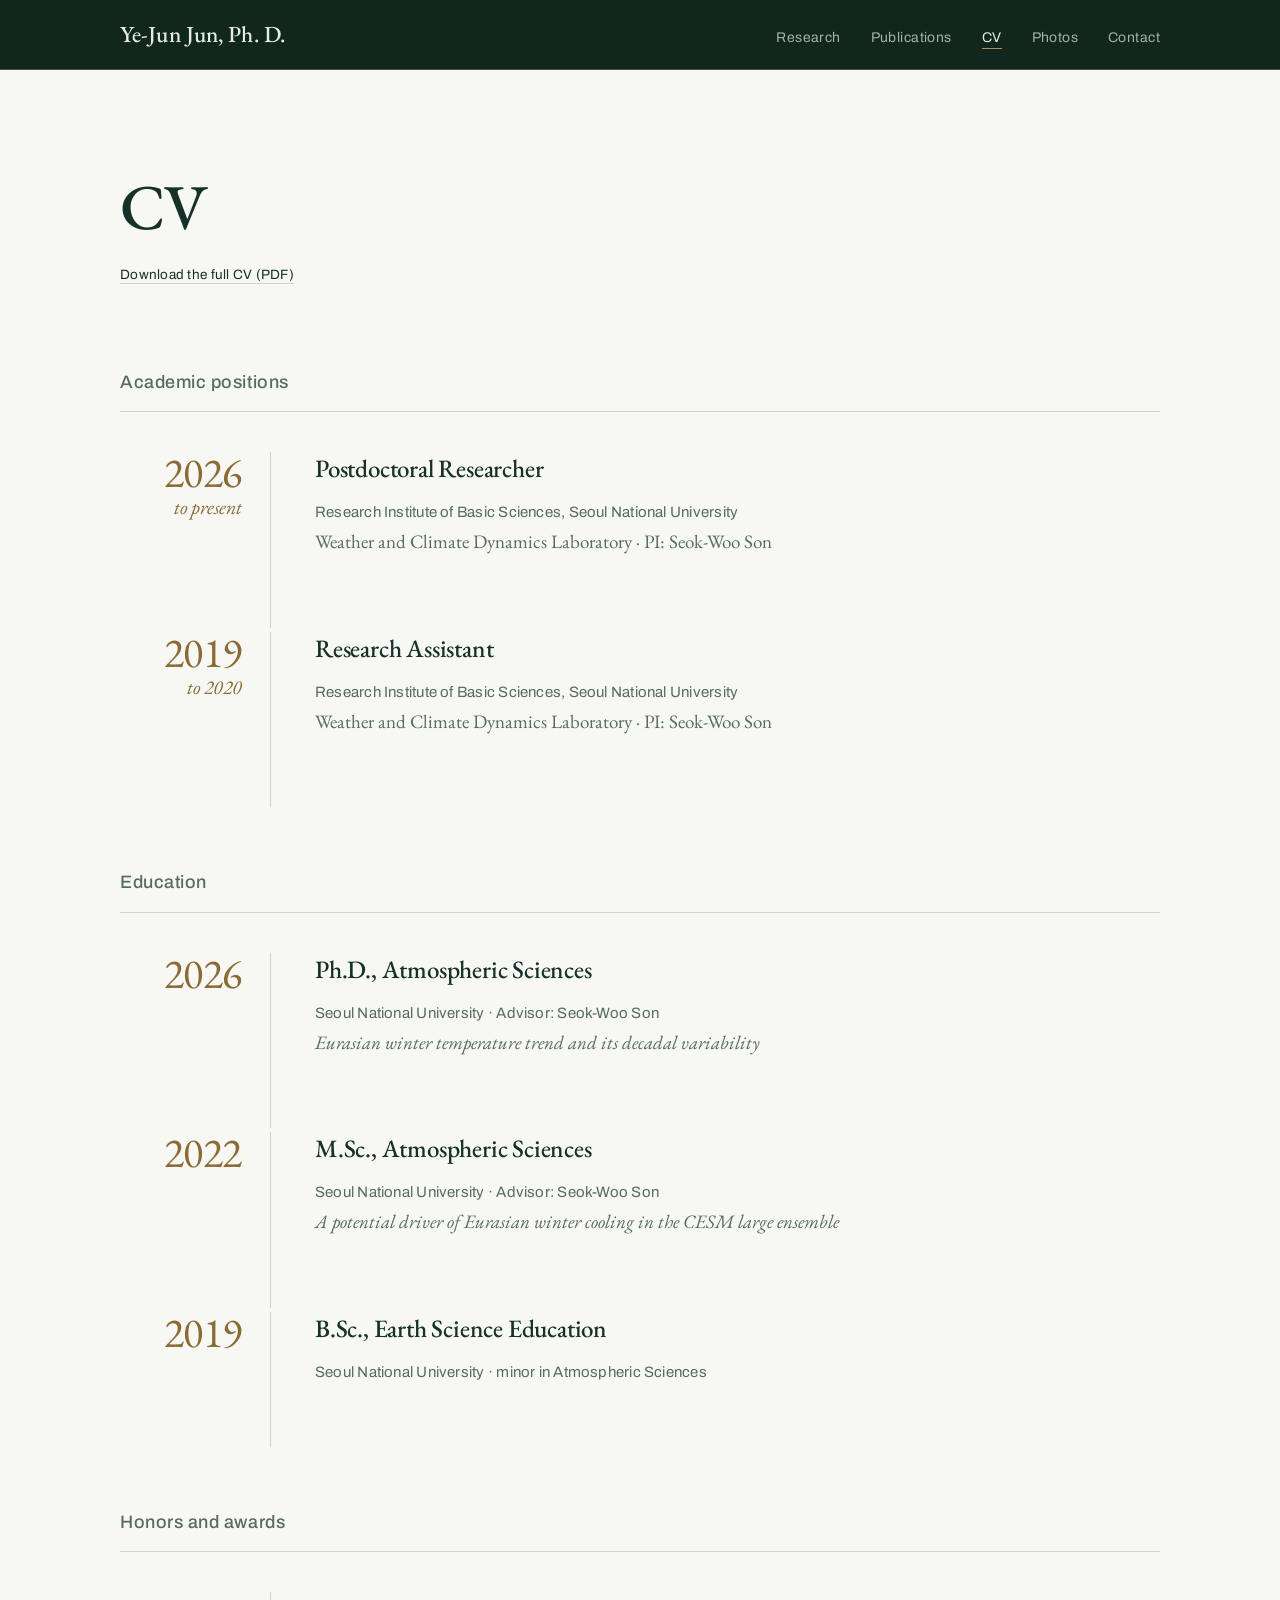
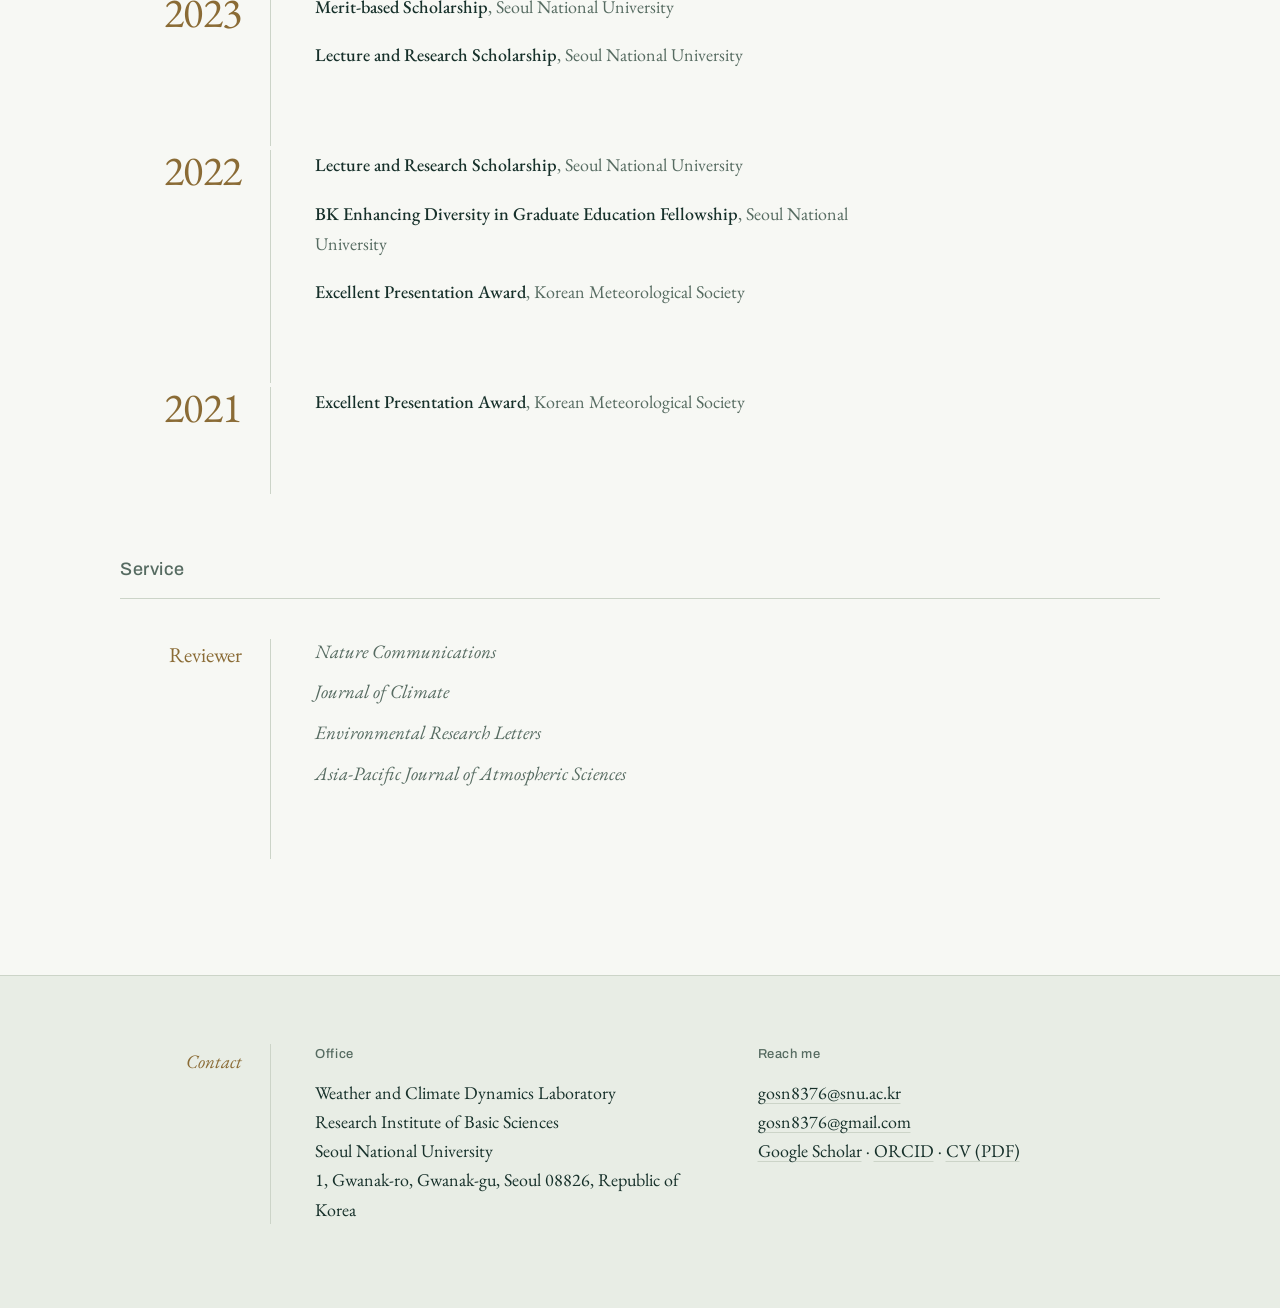
==== commit 202a2182: "Update cv.html" ====
--- a/cv.html
+++ b/cv.html
@@ -51,16 +51,6 @@
           <h3 class="entry__title">Postdoctoral Researcher</h3>
           <p class="entry__people">Research Institute of Basic Sciences, Seoul National University</p>
           <p class="entry__venue">Weather and Climate Dynamics Laboratory &middot; PI: Seok-Woo Son</p>
-        </article>
-      </div>
-    </div>
-    <div class="stack">
-      <div class="stack__mark stack__mark--year">2023<em>to 2024<em>(Dec 2023<em>–Feb 2024)</em></div>
-      <div class="stack__items">
-        <article class="entry">
-          <h3 class="entry__title">Visiting Researcher</h3>
-          <p class="entry__people">Department of Geography, University of California, Santa Barbara</p>
-          <p class="entry__venue">Earth Research Institute &middot; Host: Qinghua Ding</p>
         </article>
       </div>
     </div>
